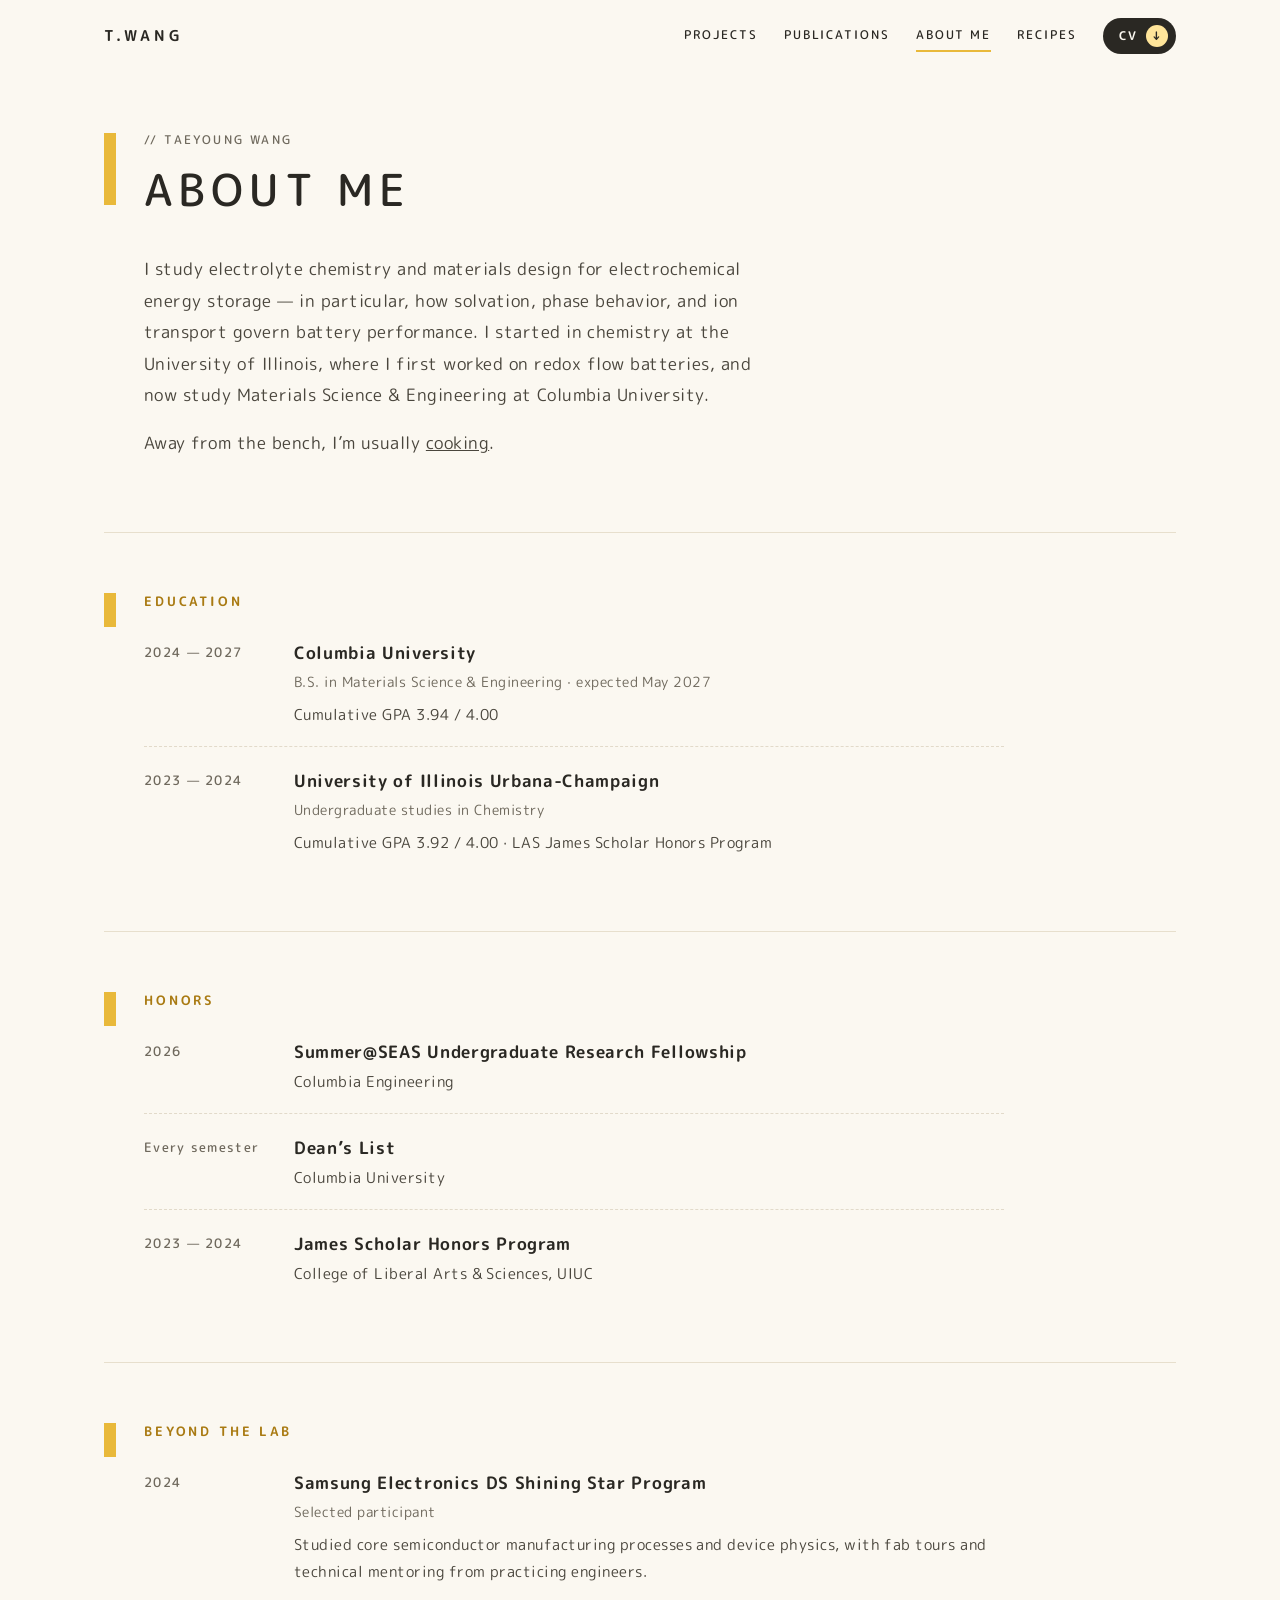
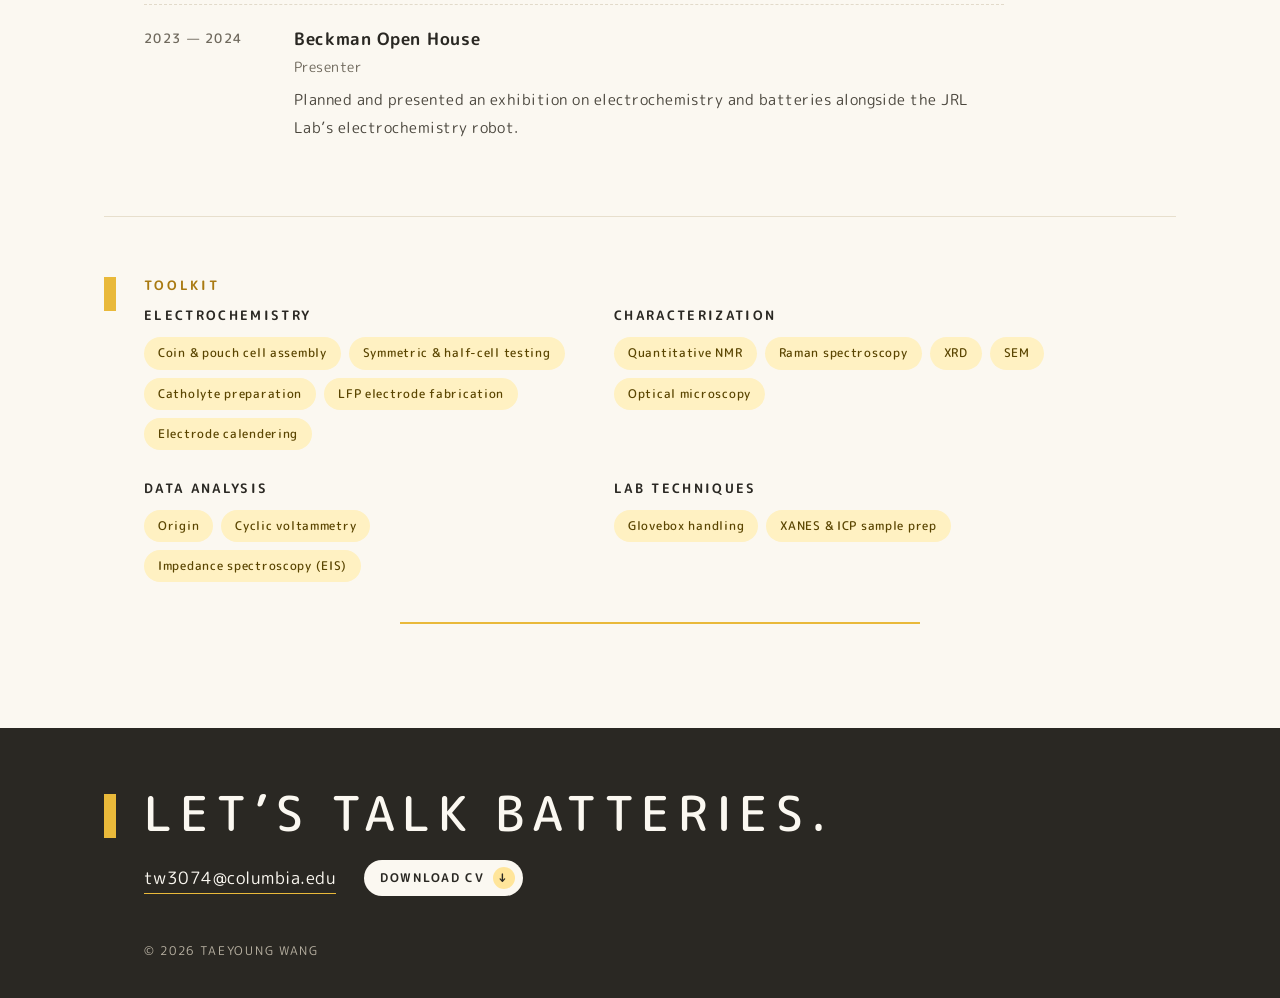
==== about.html @ 8286458a "Add files via upload" ====
<!doctype html>
<html lang="en">
<head>
  <meta charset="utf-8">
  <meta name="viewport" content="width=device-width, initial-scale=1">
  <title>About me · Taeyoung Wang</title>
  <meta name="description" content="About Taeyoung Wang: education, honors, experience, and lab skills.">
  <link rel="icon" href="assets/favicon.svg" type="image/svg+xml">
  <link rel="preconnect" href="https://fonts.googleapis.com">
  <link rel="preconnect" href="https://fonts.gstatic.com" crossorigin>
  <link href="https://fonts.googleapis.com/css2?family=M+PLUS+Rounded+1c:wght@400;500;700&display=swap" rel="stylesheet">
  <link rel="stylesheet" href="styles.css">
  <script>document.documentElement.classList.add('js')</script>
</head>
<body>
  <a class="skip" href="#main">Skip to content</a>

  <header class="site-header">
    <div class="wrap">
      <a class="wordmark" href="index.html">T.WANG</a>
      <button class="menu-btn" aria-controls="site-nav" aria-expanded="false" aria-label="Menu"><span></span><span></span><span></span></button>
      <nav id="site-nav" class="nav" aria-label="Main">
        <a href="index.html#projects">Projects</a>
        <a href="publications.html">Publications</a>
        <a href="about.html" aria-current="page">About me</a>
        <a href="recipes.html">Recipes</a>
        <a class="btn-cv" href="assets/Resume_Taeyoung_Wang.pdf" target="_blank" rel="noopener">CV <span class="dot" aria-hidden="true">↓</span></a>
      </nav>
    </div>
  </header>

  <main id="main" class="wrap">
    <section class="sec tall">
      <div class="sheet-head">
        <div>
          <p class="label">// Taeyoung Wang</p>
          <h1 class="title">About me</h1>
        </div>
      </div>
      <!-- LONGER BIO: edit freely -->
      <p class="lead">I study electrolyte chemistry and materials design for electrochemical energy storage — in particular, how solvation, phase behavior, and ion transport govern battery performance. I started in chemistry at the University of Illinois, where I first worked on redox flow batteries, and now study Materials Science &amp; Engineering at Columbia University.</p>
      <p class="lead">Away from the bench, I’m usually <a href="recipes.html">cooking</a>.</p>
    </section>

    <section class="sec" aria-labelledby="edu-h">
      <h2 class="kicker" id="edu-h">Education</h2>
      <ol class="timeline">
        <li>
          <span class="when">2024 — 2027</span>
          <div>
            <h3>Columbia University</h3>
            <p class="role">B.S. in Materials Science &amp; Engineering · expected May 2027</p>
            <!-- Delete this line if you'd rather not show your GPA -->
            <p>Cumulative GPA 3.94 / 4.00</p>
          </div>
        </li>
        <li>
          <span class="when">2023 — 2024</span>
          <div>
            <h3>University of Illinois Urbana-Champaign</h3>
            <p class="role">Undergraduate studies in Chemistry</p>
            <!-- Delete this line if you'd rather not show your GPA -->
            <p>Cumulative GPA 3.92 / 4.00 · LAS James Scholar Honors Program</p>
          </div>
        </li>
      </ol>
    </section>

    <section class="sec" aria-labelledby="hon-h">
      <h2 class="kicker" id="hon-h">Honors</h2>
      <ol class="timeline">
        <li><span class="when">2026</span><div><h3>Summer@SEAS Undergraduate Research Fellowship</h3><p>Columbia Engineering</p></div></li>
        <li><span class="when">Every semester</span><div><h3>Dean’s List</h3><p>Columbia University</p></div></li>
        <li><span class="when">2023 — 2024</span><div><h3>James Scholar Honors Program</h3><p>College of Liberal Arts &amp; Sciences, UIUC</p></div></li>
      </ol>
    </section>

    <section class="sec" aria-labelledby="exp-h">
      <h2 class="kicker" id="exp-h">Beyond the lab</h2>
      <ol class="timeline">
        <li>
          <span class="when">2024</span>
          <div>
            <h3>Samsung Electronics DS Shining Star Program</h3>
            <p class="role">Selected participant</p>
            <p>Studied core semiconductor manufacturing processes and device physics, with fab tours and technical mentoring from practicing engineers.</p>
          </div>
        </li>
        <li>
          <span class="when">2023 — 2024</span>
          <div>
            <h3>Beckman Open House</h3>
            <p class="role">Presenter</p>
            <p>Planned and presented an exhibition on electrochemistry and batteries alongside the JRL Lab’s electrochemistry robot.</p>
          </div>
        </li>
      </ol>
    </section>

    <section class="sec" aria-labelledby="tools-h">
      <h2 class="kicker" id="tools-h">Toolkit</h2>
      <div class="tool-groups">
        <div>
          <h3>Electrochemistry</h3>
          <ul class="tags">
            <li class="tag">Coin &amp; pouch cell assembly</li>
            <li class="tag">Symmetric &amp; half-cell testing</li>
            <li class="tag">Catholyte preparation</li>
            <li class="tag">LFP electrode fabrication</li>
            <li class="tag">Electrode calendering</li>
          </ul>
        </div>
        <div>
          <h3>Characterization</h3>
          <ul class="tags">
            <li class="tag">Quantitative NMR</li>
            <li class="tag">Raman spectroscopy</li>
            <li class="tag">XRD</li>
            <li class="tag">SEM</li>
            <li class="tag">Optical microscopy</li>
          </ul>
        </div>
        <div>
          <h3>Data analysis</h3>
          <ul class="tags">
            <li class="tag">Origin</li>
            <li class="tag">Cyclic voltammetry</li>
            <li class="tag">Impedance spectroscopy (EIS)</li>
          </ul>
        </div>
        <div>
          <h3>Lab techniques</h3>
          <ul class="tags">
            <li class="tag">Glovebox handling</li>
            <li class="tag">XANES &amp; ICP sample prep</li>
          </ul>
        </div>
      </div>
      <hr class="rule">
    </section>
  </main>

  <footer class="site-footer" id="contact">
    <div class="wrap">
      <div class="inner">
        <h2>LET’S TALK BATTERIES.</h2>
        <div class="footer-row">
          <a class="email" href="mailto:tw3074@columbia.edu">tw3074@columbia.edu</a>
          <a class="btn-cv" href="assets/Resume_Taeyoung_Wang.pdf" target="_blank" rel="noopener">DOWNLOAD CV <span class="dot" aria-hidden="true">↓</span></a>
        </div>
      </div>
      <p class="copyright">© 2026 TAEYOUNG WANG</p>
    </div>
  </footer>

  <script src="script.js" defer></script>
</body>
</html>
---- styles.css ----
/* ==========================================================
   Taeyoung Wang — portfolio
   Colours and type live here. Change a value once, it updates everywhere.
   ========================================================== */

:root {
  --paper: #FBF8F1;
  --card: #FFFDF8;
  --ink: #2A2823;
  --ink-soft: #4A463D;
  --muted: #6F695D;
  --hairline: #E7DFCD;
  --dash: #E2DACA;
  --ochre: #E9B93A;        /* bars and rules */
  --ochre-text: #A97A12;   /* ochre used as text (darker so it stays readable) */
  --butter: #FFE59A;
  --butter-soft: #FFF1C2;
  --butter-ink: #5A4500;
  --slot: #F3EDE0;
  --green: #579A48;        /* home-page name only */

  --font: "M PLUS Rounded 1c", "Hiragino Maru Gothic ProN", system-ui, sans-serif;
  --font-sign: "Bagel Fat One", "M PLUS Rounded 1c", sans-serif;

  --gutter: 40px;
  --max: 1120px;
}

*, *::before, *::after { box-sizing: border-box; }

html { scroll-behavior: smooth; scroll-padding-top: 88px; }

body {
  margin: 0;
  background: var(--paper);
  color: var(--ink);
  font-family: var(--font);
  font-size: 16px;
  line-height: 1.85;
  letter-spacing: .03em;
  -webkit-font-smoothing: antialiased;
}

img { max-width: 100%; display: block; }
a { color: inherit; }
p { margin: 0 0 1em; }

:focus-visible { outline: 2px solid var(--ink); outline-offset: 3px; border-radius: 4px; }

.skip {
  position: absolute; left: -9999px; top: 8px;
  background: var(--ink); color: var(--paper); padding: 8px 14px; border-radius: 999px; z-index: 100;
}
.skip:focus { left: 16px; }

.wrap { max-width: var(--max); margin: 0 auto; padding: 0 24px; }

/* ---------- Small type pieces ---------- */

.label {
  font-size: 12px; font-weight: 500; letter-spacing: .2em; text-transform: uppercase;
  color: var(--muted); margin: 0;
}
.kicker {
  font-size: 13px; font-weight: 700; letter-spacing: .22em; text-transform: uppercase;
  color: var(--ochre-text); margin: 0 0 .5em;
}
.title {
  font-size: clamp(28px, 4.4vw, 44px); font-weight: 500; letter-spacing: .14em;
  line-height: 1.25; text-transform: uppercase; margin: .25em 0 0;
}
.lead { font-size: 17px; color: var(--ink-soft); max-width: 36em; }

/* ---------- Header ---------- */

.site-header {
  position: sticky; top: 0; z-index: 50;
  background: var(--paper);
  border-bottom: 1px solid transparent;
  transition: border-color .2s;
}
.site-header.scrolled { border-bottom-color: var(--hairline); }
.site-header .wrap {
  display: flex; align-items: center; justify-content: space-between; gap: 16px;
  min-height: 72px;
}
.wordmark {
  font-weight: 700; font-size: 15px; letter-spacing: .26em; text-decoration: none;
}
.nav { display: flex; align-items: center; gap: 26px; }
.nav a {
  font-size: 12px; font-weight: 500; letter-spacing: .16em; text-transform: uppercase;
  text-decoration: none; padding: 4px 0; border-bottom: 2px solid transparent;
}
.nav a:hover, .nav a[aria-current="page"] { border-bottom-color: var(--ochre); }

.btn-cv, .nav a.btn-cv {
  display: inline-flex; align-items: center; gap: 8px;
  background: var(--ink); color: var(--paper);
  border-radius: 999px; padding: 7px 8px 7px 16px; border: 0;
  text-decoration: none; font-size: 12px; font-weight: 700; letter-spacing: .14em;
}
.nav a.btn-cv:hover { border-bottom-color: transparent; background: #000; }

.dot {
  display: inline-flex; align-items: center; justify-content: center;
  width: 22px; height: 22px; border-radius: 50%;
  background: var(--butter); color: var(--ink);
  font-size: 12px; line-height: 1; flex: none;
}

.menu-btn {
  display: none;
  width: 44px; height: 44px; border-radius: 50%; border: 0;
  background: var(--ink); cursor: pointer; padding: 0;
  align-items: center; justify-content: center; flex-direction: column; gap: 4px;
}
.menu-btn span { display: block; width: 16px; height: 2px; background: var(--paper); border-radius: 2px; }

/* ---------- Sections ---------- */

.sec {
  position: relative;
  padding: 56px 0 56px var(--gutter);
  border-top: 1px solid var(--hairline);
}
.sec:first-of-type { border-top: 0; }
.sec::before {
  content: ""; position: absolute; left: 0; top: 60px;
  width: 12px; height: 34px; background: var(--ochre);
}
.sec.tall::before { height: 72px; }
.rule { height: 2px; background: var(--ochre); width: min(55%, 520px); margin-top: 40px; border: 0; }

.sec-head {
  display: flex; justify-content: space-between; align-items: baseline; gap: 16px; flex-wrap: wrap;
  margin-bottom: 22px;
}

/* ---------- Home: name ---------- */

.hero { padding-top: 40px; }
.name {
  font-family: var(--font-sign);
  font-weight: 400;
  color: var(--green);
  font-size: clamp(64px, 12vw, 140px);
  line-height: .78;
  letter-spacing: .005em;
  margin: 22px 0 30px;
}
.name-line { display: flex; align-items: center; gap: .14em; }
.name-line > span { display: inline-block; transform: scaleY(.78); transform-origin: left center; }
.sunflower { width: .78em; height: .78em; flex: none; }

.hero-grid {
  display: grid; grid-template-columns: minmax(0, 1.5fr) minmax(0, 1fr);
  gap: 48px; align-items: start;
}
.hero-photo {
  margin: 22px 0 0; position: relative; overflow: hidden;
  aspect-ratio: 4 / 5; max-width: 380px; width: 100%; justify-self: end;
  border-radius: 999px 999px 24px 24px;
  background: var(--slot); border: 1.5px solid var(--hairline);
  display: flex; align-items: center; justify-content: center;
}
.hero-photo .sunflower { width: 30%; height: auto; opacity: .9; }
.hero-photo img {
  position: absolute; inset: 0; width: 100%; height: 100%; object-fit: cover;
  opacity: 0; transition: opacity .3s;
}
.hero-photo img.loaded { opacity: 1; }

.tags { display: flex; flex-wrap: wrap; gap: 8px; margin: 22px 0 0; padding: 0; list-style: none; }
.tag {
  display: inline-block; padding: 5px 14px; border-radius: 999px;
  background: var(--butter-soft); color: var(--butter-ink);
  font-size: 12px; font-weight: 500; letter-spacing: .06em;
}

.text-link {
  display: inline-flex; align-items: center; gap: 10px;
  font-weight: 500; text-decoration: none;
  border-bottom: 1.5px solid var(--ochre); padding-bottom: 2px;
}
.text-link:hover .dot { background: var(--ochre); }

/* ---------- News ---------- */

.news { list-style: none; margin: 0; padding: 0; max-width: 820px; }
.news li {
  display: grid; grid-template-columns: 96px 1fr; gap: 18px;
  padding: 14px 0; border-bottom: 1.5px dashed var(--dash);
  font-size: 15px;
}
.news li:last-child { border-bottom: 0; }
.news time { color: var(--muted); font-size: 13px; font-weight: 500; letter-spacing: .1em; padding-top: 2px; }

/* ---------- Pills ---------- */

.pill {
  display: inline-flex; border: 1.5px solid var(--ink); border-radius: 999px; overflow: hidden;
  font-size: 11px; font-weight: 700; letter-spacing: .1em; text-transform: uppercase; white-space: nowrap;
  flex: none;
}
.pill span { padding: 4px 12px; }
.pill span:first-child { background: var(--ink); color: var(--paper); }

/* ---------- Cards ---------- */

.card {
  display: flex; flex-direction: column;
  background: var(--card); border: 1.5px solid var(--hairline); border-radius: 18px;
  padding: 22px; text-decoration: none; color: inherit;
  transition: border-color .15s, transform .15s;
}
.card:hover { border-color: var(--ink); }
.card:hover .dot { background: var(--ochre); }
.card .label { margin-bottom: 10px; }
.card h3 {
  margin: 0 0 8px; font-size: 18px; font-weight: 700; letter-spacing: .1em;
  text-transform: uppercase; line-height: 1.35;
}
.card p { font-size: 14px; color: var(--ink-soft); margin: 0; }
.card-foot { display: flex; justify-content: space-between; align-items: center; gap: 12px; margin-top: auto; padding-top: 18px; }

.project-grid {
  display: grid; grid-template-columns: minmax(0, 1.35fr) minmax(0, 1fr); gap: 16px;
}
.project-grid .card.feature { grid-row: span 2; padding: 30px; }
.project-grid .card.feature h3 { font-size: clamp(22px, 2.6vw, 28px); letter-spacing: .12em; }
.project-grid .card.feature p.hook { font-size: 17px; font-weight: 500; color: var(--ink); margin: 6px 0 10px; }

.more {
  margin-top: 26px; display: flex; flex-wrap: wrap; align-items: center; gap: 10px 26px;
}
.more a { font-size: 14px; font-weight: 500; text-decoration: none; border-bottom: 1.5px solid var(--ochre); }
.more a:hover { border-bottom-color: var(--ink); }

/* ---------- Footer ---------- */

.site-footer { background: var(--ink); color: var(--paper); margin-top: 40px; }
.site-footer .wrap { position: relative; padding-top: 56px; padding-bottom: 36px; }
.site-footer .inner { position: relative; padding-left: var(--gutter); }
.site-footer .inner::before {
  content: ""; position: absolute; left: 0; top: 10px; width: 12px; height: 44px; background: var(--ochre);
}
.site-footer h2 {
  margin: 0 0 18px; font-size: clamp(28px, 5vw, 48px); font-weight: 500; letter-spacing: .16em; line-height: 1.2;
}
.footer-row { display: flex; flex-wrap: wrap; align-items: center; gap: 14px 28px; }
.footer-row .email { font-size: 17px; text-decoration: none; border-bottom: 1.5px solid var(--ochre); }
.site-footer .btn-cv { background: var(--paper); color: var(--ink); }
.site-footer .btn-cv:hover { background: var(--butter-soft); }
.copyright { margin: 44px 0 0; font-size: 12px; letter-spacing: .14em; color: #B9B2A3; padding-left: var(--gutter); }

/* ---------- Detail pages (projects + recipes) ---------- */

.back {
  display: inline-block; margin: 26px 0 0; font-size: 12px; font-weight: 500;
  letter-spacing: .16em; text-transform: uppercase; color: var(--muted); text-decoration: none;
}
.back:hover { color: var(--ink); }

.sheet-head {
  display: flex; justify-content: space-between; align-items: flex-end; gap: 18px; flex-wrap: wrap;
  margin-bottom: 36px;
}

.sheet { display: grid; grid-template-columns: 1fr; gap: 40px; }
.sheet.has-figs { grid-template-columns: minmax(0, 1fr) minmax(0, 1fr); }
.sheet-text { max-width: 760px; }
.block { margin-bottom: 30px; }
.block p, .block li { color: var(--ink-soft); }
.block ul, .block ol { margin: 0; padding-left: 1.2em; }
.block li { margin-bottom: .4em; }
.block li::marker { color: var(--ochre-text); }

.figs { display: none; flex-direction: column; gap: 22px; }
.sheet.has-figs .figs { display: flex; }
.fig { display: none; margin: 0; }
.fig.loaded { display: block; }
.fig img { width: 100%; border-radius: 14px; border: 1.5px solid var(--hairline); background: var(--slot); }
.fig figcaption { font-size: 12px; letter-spacing: .1em; color: var(--muted); margin-top: 8px; }

.credits {
  border-top: 1.5px dashed var(--dash); padding-top: 18px; margin-top: 10px;
  font-size: 14px; color: var(--muted);
}

.next {
  display: flex; justify-content: flex-end; margin-top: 30px;
}

/* ---------- Publications ---------- */

.pubs { list-style: none; counter-reset: pub; margin: 0; padding: 0; max-width: 860px; }
.pubs li {
  counter-increment: pub; position: relative;
  padding: 22px 0 22px 56px; border-bottom: 1.5px dashed var(--dash);
}
.pubs li:last-child { border-bottom: 0; }
.pubs li::before {
  content: counter(pub, decimal-leading-zero); position: absolute; left: 0; top: 22px;
  font-weight: 700; color: var(--ochre-text); letter-spacing: .1em;
}
.pubs .pub-title { font-weight: 700; font-size: 17px; line-height: 1.6; margin: 0 0 6px; }
.pubs .authors { color: var(--ink-soft); margin: 0 0 10px; font-size: 15px; }
.pubs .authors b { color: var(--ink); }
.pubs .note { font-size: 13px; color: var(--muted); margin: 8px 0 0; }

/* ---------- About ---------- */

.timeline { list-style: none; margin: 0; padding: 0; max-width: 860px; }
.timeline li {
  display: grid; grid-template-columns: 130px 1fr; gap: 20px;
  padding: 18px 0; border-bottom: 1.5px dashed var(--dash);
}
.timeline li:last-child { border-bottom: 0; }
.timeline .when { color: var(--muted); font-size: 13px; font-weight: 500; letter-spacing: .1em; padding-top: 3px; }
.timeline h3 { margin: 0; font-size: 17px; font-weight: 700; letter-spacing: .04em; }
.timeline .role { margin: 0 0 6px; color: var(--muted); font-size: 14px; }
.timeline p { color: var(--ink-soft); margin: 0; font-size: 15px; }

.tool-groups { display: grid; grid-template-columns: repeat(2, minmax(0, 1fr)); gap: 26px 40px; max-width: 900px; }
.tool-groups h3 { margin: 0 0 10px; font-size: 13px; font-weight: 700; letter-spacing: .18em; text-transform: uppercase; }
.tool-groups .tags { margin: 0; }

/* ---------- Recipes ---------- */

.recipe-grid { display: grid; grid-template-columns: repeat(3, minmax(0, 1fr)); gap: 18px; }
.recipe-card { padding: 0; overflow: hidden; }
.thumb { aspect-ratio: 4 / 3; background: var(--slot); position: relative; overflow: hidden; }
.thumb img { position: absolute; inset: 0; width: 100%; height: 100%; object-fit: cover; opacity: 0; transition: opacity .3s; }
.thumb img.loaded { opacity: 1; }
.recipe-card .body { padding: 16px 18px 18px; display: flex; flex-direction: column; flex: 1; }
.recipe-card h3 { font-size: 16px; letter-spacing: .06em; text-transform: none; margin: 0; }
.recipe-card .tags { margin: 10px 0 0; gap: 6px; }
.recipe-card .tag { font-size: 11px; padding: 3px 10px; }
.recipe-card.soon {
  border-style: dashed; background: transparent; align-items: center; justify-content: center;
  text-align: center; min-height: 260px; padding: 24px;
}
.recipe-card.soon:hover { border-color: var(--hairline); }
.recipe-card.soon .sunflower { width: 54px; height: 54px; margin: 0 auto 14px; }

.recipe-hero { margin: 0 0 36px; display: none; }
.recipe-hero.loaded { display: block; }
.recipe-hero img { width: 100%; max-height: 520px; object-fit: cover; border-radius: 18px; }
.recipe-sheet { display: grid; grid-template-columns: minmax(0, .8fr) minmax(0, 1.2fr); gap: 48px; }
.ingredients { list-style: none; padding: 0; margin: 0; }
.ingredients li { padding: 9px 0; border-bottom: 1.5px dashed var(--dash); color: var(--ink-soft); }
.steps { margin: 0; padding-left: 1.4em; }
.steps li { margin-bottom: .8em; color: var(--ink-soft); padding-left: .3em; }
.steps li::marker { color: var(--ochre-text); font-weight: 700; }

/* ---------- Responsive ---------- */

@media (max-width: 900px) {
  .recipe-grid { grid-template-columns: repeat(2, minmax(0, 1fr)); }
}

@media (max-width: 760px) {
  :root { --gutter: 26px; }
  body { font-size: 15px; }
  .wrap { padding: 0 16px; }

  .js .menu-btn { display: inline-flex; }
  .js .nav {
    display: none; position: absolute; left: 0; right: 0; top: 100%;
    flex-direction: column; align-items: flex-start; gap: 6px;
    background: var(--paper); border-bottom: 1px solid var(--hairline);
    padding: 12px 16px 22px;
  }
  .js .nav.open { display: flex; }
  .nav { flex-wrap: wrap; gap: 8px 18px; }
  .js .nav a { font-size: 14px; padding: 8px 0; }
  .js .nav a.btn-cv { margin-top: 8px; padding: 8px 8px 8px 16px; }
  .site-header .wrap { position: relative; flex-wrap: wrap; }

  .sec { padding-top: 44px; padding-bottom: 44px; }
  .sec::before { top: 48px; width: 10px; }
  .title { letter-spacing: .1em; }

  .hero-grid { grid-template-columns: 1fr; gap: 28px; }
  .hero-photo { order: -1; justify-self: start; max-width: 190px; margin: 18px 0 -8px; }

  .project-grid { grid-template-columns: 1fr; }
  .project-grid .card.feature { grid-row: auto; padding: 24px; }

  .news li { grid-template-columns: 1fr; gap: 2px; }
  .timeline li { grid-template-columns: 1fr; gap: 4px; }
  .tool-groups { grid-template-columns: 1fr; }

  .sheet.has-figs, .recipe-sheet { grid-template-columns: 1fr; gap: 32px; }
  .pubs li { padding-left: 40px; }
}

@media (max-width: 520px) {
  .recipe-grid { grid-template-columns: 1fr; }
}

@media (prefers-reduced-motion: reduce) {
  html { scroll-behavior: auto; }
  * { transition: none !important; }
}
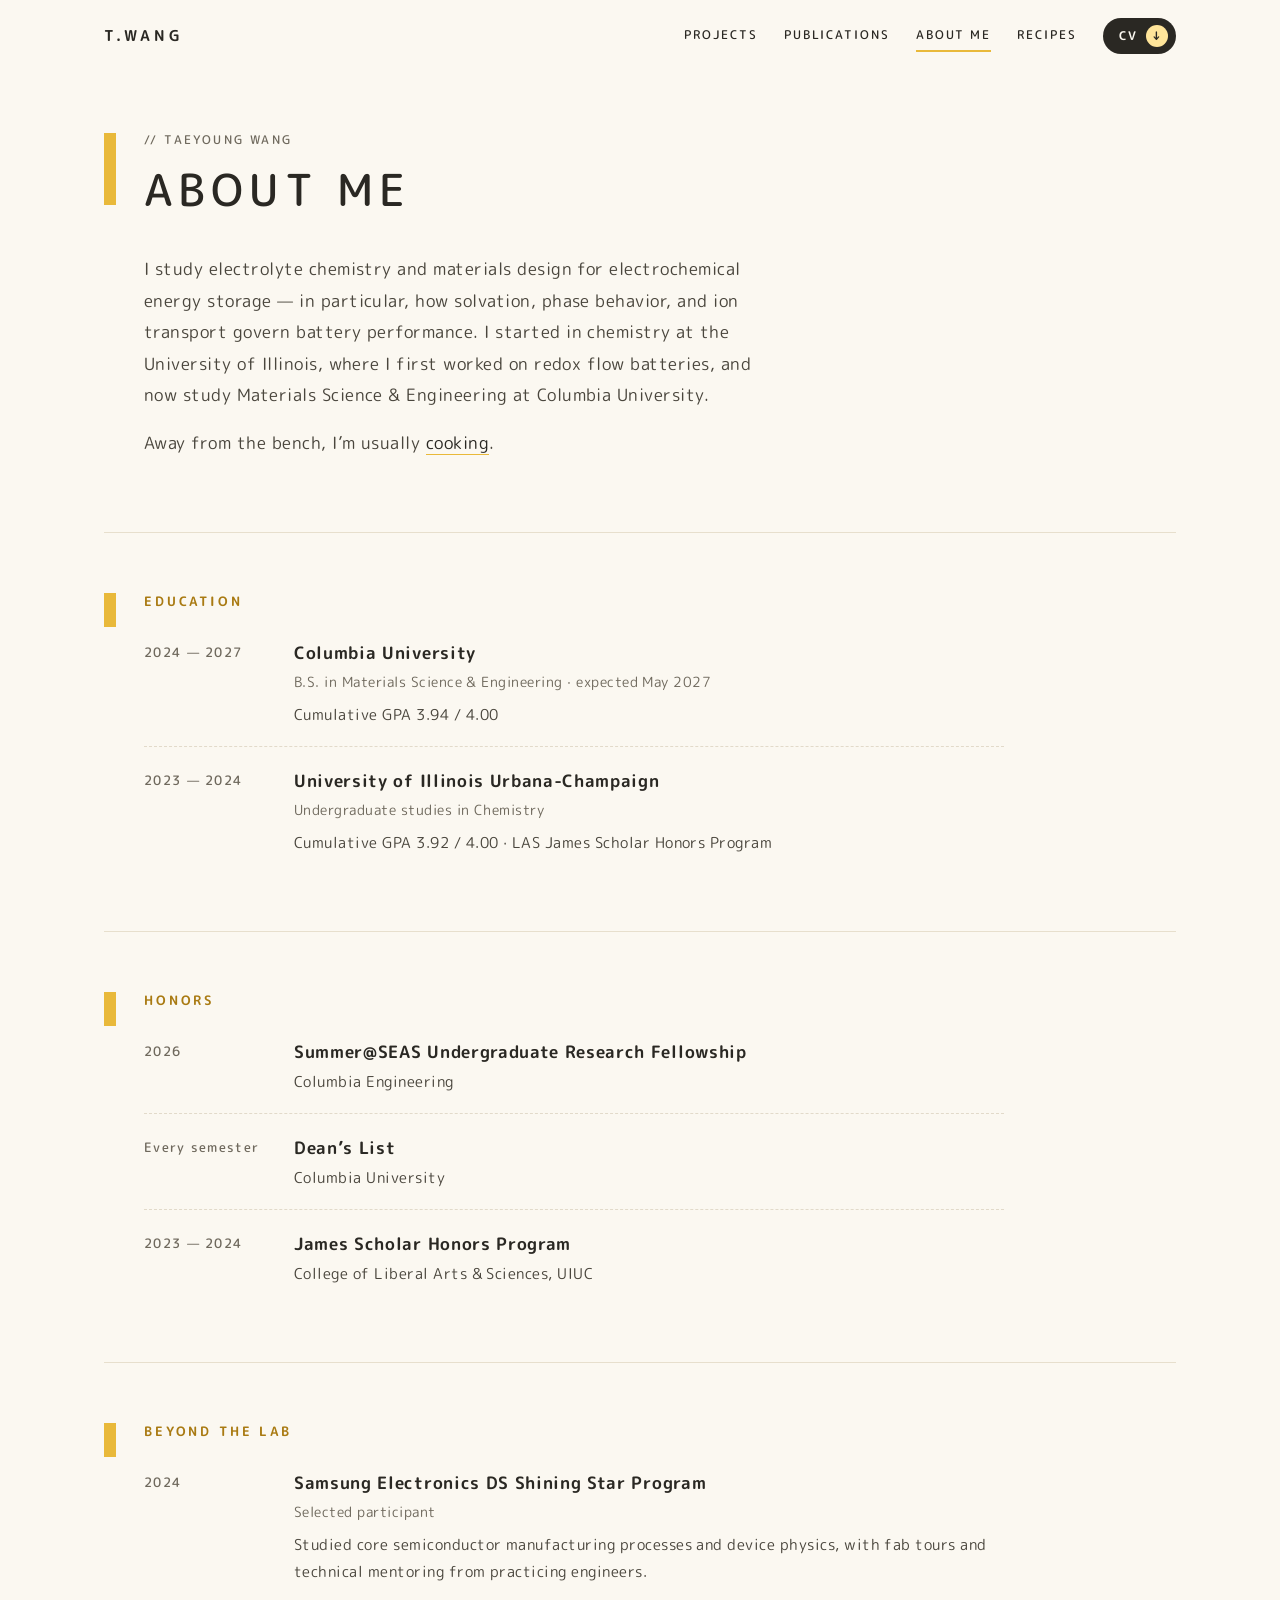
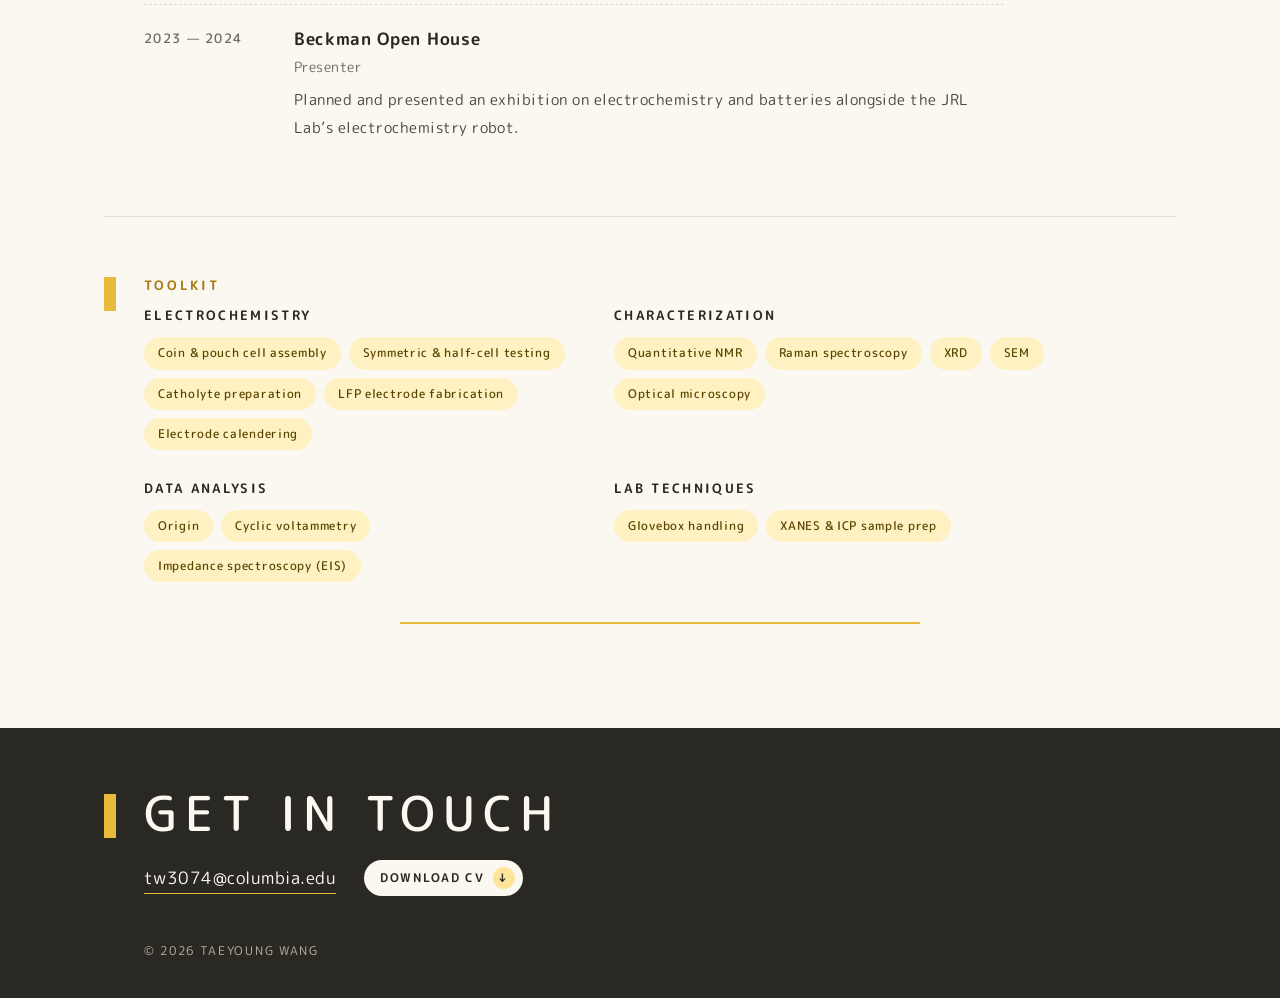
==== commit 6c8d1c0e: "Add files via upload" ====
--- a/about.html
+++ b/about.html
@@ -1,158 +1,158 @@
-<!doctype html>
-<html lang="en">
-<head>
-  <meta charset="utf-8">
-  <meta name="viewport" content="width=device-width, initial-scale=1">
-  <title>About me · Taeyoung Wang</title>
-  <meta name="description" content="About Taeyoung Wang: education, honors, experience, and lab skills.">
-  <link rel="icon" href="assets/favicon.svg" type="image/svg+xml">
-  <link rel="preconnect" href="https://fonts.googleapis.com">
-  <link rel="preconnect" href="https://fonts.gstatic.com" crossorigin>
-  <link href="https://fonts.googleapis.com/css2?family=M+PLUS+Rounded+1c:wght@400;500;700&display=swap" rel="stylesheet">
-  <link rel="stylesheet" href="styles.css">
-  <script>document.documentElement.classList.add('js')</script>
-</head>
-<body>
-  <a class="skip" href="#main">Skip to content</a>
-
-  <header class="site-header">
-    <div class="wrap">
-      <a class="wordmark" href="index.html">T.WANG</a>
-      <button class="menu-btn" aria-controls="site-nav" aria-expanded="false" aria-label="Menu"><span></span><span></span><span></span></button>
-      <nav id="site-nav" class="nav" aria-label="Main">
-        <a href="index.html#projects">Projects</a>
-        <a href="publications.html">Publications</a>
-        <a href="about.html" aria-current="page">About me</a>
-        <a href="recipes.html">Recipes</a>
-        <a class="btn-cv" href="assets/Resume_Taeyoung_Wang.pdf" target="_blank" rel="noopener">CV <span class="dot" aria-hidden="true">↓</span></a>
-      </nav>
-    </div>
-  </header>
-
-  <main id="main" class="wrap">
-    <section class="sec tall">
-      <div class="sheet-head">
-        <div>
-          <p class="label">// Taeyoung Wang</p>
-          <h1 class="title">About me</h1>
-        </div>
-      </div>
-      <!-- LONGER BIO: edit freely -->
-      <p class="lead">I study electrolyte chemistry and materials design for electrochemical energy storage — in particular, how solvation, phase behavior, and ion transport govern battery performance. I started in chemistry at the University of Illinois, where I first worked on redox flow batteries, and now study Materials Science &amp; Engineering at Columbia University.</p>
-      <p class="lead">Away from the bench, I’m usually <a href="recipes.html">cooking</a>.</p>
-    </section>
-
-    <section class="sec" aria-labelledby="edu-h">
-      <h2 class="kicker" id="edu-h">Education</h2>
-      <ol class="timeline">
-        <li>
-          <span class="when">2024 — 2027</span>
-          <div>
-            <h3>Columbia University</h3>
-            <p class="role">B.S. in Materials Science &amp; Engineering · expected May 2027</p>
-            <!-- Delete this line if you'd rather not show your GPA -->
-            <p>Cumulative GPA 3.94 / 4.00</p>
-          </div>
-        </li>
-        <li>
-          <span class="when">2023 — 2024</span>
-          <div>
-            <h3>University of Illinois Urbana-Champaign</h3>
-            <p class="role">Undergraduate studies in Chemistry</p>
-            <!-- Delete this line if you'd rather not show your GPA -->
-            <p>Cumulative GPA 3.92 / 4.00 · LAS James Scholar Honors Program</p>
-          </div>
-        </li>
-      </ol>
-    </section>
-
-    <section class="sec" aria-labelledby="hon-h">
-      <h2 class="kicker" id="hon-h">Honors</h2>
-      <ol class="timeline">
-        <li><span class="when">2026</span><div><h3>Summer@SEAS Undergraduate Research Fellowship</h3><p>Columbia Engineering</p></div></li>
-        <li><span class="when">Every semester</span><div><h3>Dean’s List</h3><p>Columbia University</p></div></li>
-        <li><span class="when">2023 — 2024</span><div><h3>James Scholar Honors Program</h3><p>College of Liberal Arts &amp; Sciences, UIUC</p></div></li>
-      </ol>
-    </section>
-
-    <section class="sec" aria-labelledby="exp-h">
-      <h2 class="kicker" id="exp-h">Beyond the lab</h2>
-      <ol class="timeline">
-        <li>
-          <span class="when">2024</span>
-          <div>
-            <h3>Samsung Electronics DS Shining Star Program</h3>
-            <p class="role">Selected participant</p>
-            <p>Studied core semiconductor manufacturing processes and device physics, with fab tours and technical mentoring from practicing engineers.</p>
-          </div>
-        </li>
-        <li>
-          <span class="when">2023 — 2024</span>
-          <div>
-            <h3>Beckman Open House</h3>
-            <p class="role">Presenter</p>
-            <p>Planned and presented an exhibition on electrochemistry and batteries alongside the JRL Lab’s electrochemistry robot.</p>
-          </div>
-        </li>
-      </ol>
-    </section>
-
-    <section class="sec" aria-labelledby="tools-h">
-      <h2 class="kicker" id="tools-h">Toolkit</h2>
-      <div class="tool-groups">
-        <div>
-          <h3>Electrochemistry</h3>
-          <ul class="tags">
-            <li class="tag">Coin &amp; pouch cell assembly</li>
-            <li class="tag">Symmetric &amp; half-cell testing</li>
-            <li class="tag">Catholyte preparation</li>
-            <li class="tag">LFP electrode fabrication</li>
-            <li class="tag">Electrode calendering</li>
-          </ul>
-        </div>
-        <div>
-          <h3>Characterization</h3>
-          <ul class="tags">
-            <li class="tag">Quantitative NMR</li>
-            <li class="tag">Raman spectroscopy</li>
-            <li class="tag">XRD</li>
-            <li class="tag">SEM</li>
-            <li class="tag">Optical microscopy</li>
-          </ul>
-        </div>
-        <div>
-          <h3>Data analysis</h3>
-          <ul class="tags">
-            <li class="tag">Origin</li>
-            <li class="tag">Cyclic voltammetry</li>
-            <li class="tag">Impedance spectroscopy (EIS)</li>
-          </ul>
-        </div>
-        <div>
-          <h3>Lab techniques</h3>
-          <ul class="tags">
-            <li class="tag">Glovebox handling</li>
-            <li class="tag">XANES &amp; ICP sample prep</li>
-          </ul>
-        </div>
-      </div>
-      <hr class="rule">
-    </section>
-  </main>
-
-  <footer class="site-footer" id="contact">
-    <div class="wrap">
-      <div class="inner">
-        <h2>LET’S TALK BATTERIES.</h2>
-        <div class="footer-row">
-          <a class="email" href="mailto:tw3074@columbia.edu">tw3074@columbia.edu</a>
-          <a class="btn-cv" href="assets/Resume_Taeyoung_Wang.pdf" target="_blank" rel="noopener">DOWNLOAD CV <span class="dot" aria-hidden="true">↓</span></a>
-        </div>
-      </div>
-      <p class="copyright">© 2026 TAEYOUNG WANG</p>
-    </div>
-  </footer>
-
-  <script src="script.js" defer></script>
-</body>
-</html>
+<!doctype html>
+<html lang="en">
+<head>
+  <meta charset="utf-8">
+  <meta name="viewport" content="width=device-width, initial-scale=1">
+  <title>About me · Taeyoung Wang</title>
+  <meta name="description" content="About Taeyoung Wang: education, honors, experience, and lab skills.">
+  <link rel="icon" href="assets/favicon.svg" type="image/svg+xml">
+  <link rel="preconnect" href="https://fonts.googleapis.com">
+  <link rel="preconnect" href="https://fonts.gstatic.com" crossorigin>
+  <link href="https://fonts.googleapis.com/css2?family=M+PLUS+Rounded+1c:wght@400;500;700&display=swap" rel="stylesheet">
+  <link rel="stylesheet" href="styles.css">
+  <script>document.documentElement.classList.add('js')</script>
+</head>
+<body>
+  <a class="skip" href="#main">Skip to content</a>
+
+  <header class="site-header">
+    <div class="wrap">
+      <a class="wordmark" href="index.html">T.WANG</a>
+      <button class="menu-btn" aria-controls="site-nav" aria-expanded="false" aria-label="Menu"><span></span><span></span><span></span></button>
+      <nav id="site-nav" class="nav" aria-label="Main">
+        <a href="index.html#projects">Projects</a>
+        <a href="publications.html">Publications</a>
+        <a href="about.html" aria-current="page">About me</a>
+        <a href="recipes.html">Recipes</a>
+        <a class="btn-cv" href="assets/Resume_Taeyoung_Wang.pdf" target="_blank" rel="noopener">CV <span class="dot" aria-hidden="true">↓</span></a>
+      </nav>
+    </div>
+  </header>
+
+  <main id="main" class="wrap">
+    <section class="sec tall">
+      <div class="sheet-head">
+        <div>
+          <p class="label">// Taeyoung Wang</p>
+          <h1 class="title">About me</h1>
+        </div>
+      </div>
+      <!-- LONGER BIO: edit freely -->
+      <p class="lead">I study electrolyte chemistry and materials design for electrochemical energy storage — in particular, how solvation, phase behavior, and ion transport govern battery performance. I started in chemistry at the University of Illinois, where I first worked on redox flow batteries, and now study Materials Science &amp; Engineering at Columbia University.</p>
+      <p class="lead">Away from the bench, I’m usually <a href="recipes.html">cooking</a>.</p>
+    </section>
+
+    <section class="sec" aria-labelledby="edu-h">
+      <h2 class="kicker" id="edu-h">Education</h2>
+      <ol class="timeline">
+        <li>
+          <span class="when">2024 — 2027</span>
+          <div>
+            <h3>Columbia University</h3>
+            <p class="role">B.S. in Materials Science &amp; Engineering · expected May 2027</p>
+            <!-- Delete this line if you'd rather not show your GPA -->
+            <p>Cumulative GPA 3.94 / 4.00</p>
+          </div>
+        </li>
+        <li>
+          <span class="when">2023 — 2024</span>
+          <div>
+            <h3>University of Illinois Urbana-Champaign</h3>
+            <p class="role">Undergraduate studies in Chemistry</p>
+            <!-- Delete this line if you'd rather not show your GPA -->
+            <p>Cumulative GPA 3.92 / 4.00 · LAS James Scholar Honors Program</p>
+          </div>
+        </li>
+      </ol>
+    </section>
+
+    <section class="sec" aria-labelledby="hon-h">
+      <h2 class="kicker" id="hon-h">Honors</h2>
+      <ol class="timeline">
+        <li><span class="when">2026</span><div><h3>Summer@SEAS Undergraduate Research Fellowship</h3><p>Columbia Engineering</p></div></li>
+        <li><span class="when">Every semester</span><div><h3>Dean’s List</h3><p>Columbia University</p></div></li>
+        <li><span class="when">2023 — 2024</span><div><h3>James Scholar Honors Program</h3><p>College of Liberal Arts &amp; Sciences, UIUC</p></div></li>
+      </ol>
+    </section>
+
+    <section class="sec" aria-labelledby="exp-h">
+      <h2 class="kicker" id="exp-h">Beyond the lab</h2>
+      <ol class="timeline">
+        <li>
+          <span class="when">2024</span>
+          <div>
+            <h3>Samsung Electronics DS Shining Star Program</h3>
+            <p class="role">Selected participant</p>
+            <p>Studied core semiconductor manufacturing processes and device physics, with fab tours and technical mentoring from practicing engineers.</p>
+          </div>
+        </li>
+        <li>
+          <span class="when">2023 — 2024</span>
+          <div>
+            <h3>Beckman Open House</h3>
+            <p class="role">Presenter</p>
+            <p>Planned and presented an exhibition on electrochemistry and batteries alongside the JRL Lab’s electrochemistry robot.</p>
+          </div>
+        </li>
+      </ol>
+    </section>
+
+    <section class="sec" aria-labelledby="tools-h">
+      <h2 class="kicker" id="tools-h">Toolkit</h2>
+      <div class="tool-groups">
+        <div>
+          <h3>Electrochemistry</h3>
+          <ul class="tags">
+            <li class="tag">Coin &amp; pouch cell assembly</li>
+            <li class="tag">Symmetric &amp; half-cell testing</li>
+            <li class="tag">Catholyte preparation</li>
+            <li class="tag">LFP electrode fabrication</li>
+            <li class="tag">Electrode calendering</li>
+          </ul>
+        </div>
+        <div>
+          <h3>Characterization</h3>
+          <ul class="tags">
+            <li class="tag">Quantitative NMR</li>
+            <li class="tag">Raman spectroscopy</li>
+            <li class="tag">XRD</li>
+            <li class="tag">SEM</li>
+            <li class="tag">Optical microscopy</li>
+          </ul>
+        </div>
+        <div>
+          <h3>Data analysis</h3>
+          <ul class="tags">
+            <li class="tag">Origin</li>
+            <li class="tag">Cyclic voltammetry</li>
+            <li class="tag">Impedance spectroscopy (EIS)</li>
+          </ul>
+        </div>
+        <div>
+          <h3>Lab techniques</h3>
+          <ul class="tags">
+            <li class="tag">Glovebox handling</li>
+            <li class="tag">XANES &amp; ICP sample prep</li>
+          </ul>
+        </div>
+      </div>
+      <hr class="rule">
+    </section>
+  </main>
+
+  <footer class="site-footer" id="contact">
+    <div class="wrap">
+      <div class="inner">
+        <h2>GET IN TOUCH</h2>
+        <div class="footer-row">
+          <a class="email" href="mailto:tw3074@columbia.edu">tw3074@columbia.edu</a>
+          <a class="btn-cv" href="assets/Resume_Taeyoung_Wang.pdf" target="_blank" rel="noopener">DOWNLOAD CV <span class="dot" aria-hidden="true">↓</span></a>
+        </div>
+      </div>
+      <p class="copyright">© 2026 TAEYOUNG WANG</p>
+    </div>
+  </footer>
+
+  <script src="script.js" defer></script>
+</body>
+</html>
--- a/styles.css
+++ b/styles.css
@@ -70,6 +70,8 @@
   line-height: 1.25; text-transform: uppercase; margin: .25em 0 0;
 }
 .lead { font-size: 17px; color: var(--ink-soft); max-width: 36em; }
+.lead a { color: var(--ink); text-decoration: none; border-bottom: 1.5px solid var(--ochre); }
+.lead a:hover { background: var(--butter-soft); }
 
 /* ---------- Header ---------- */
 
@@ -144,7 +146,7 @@
   font-family: var(--font-sign);
   font-weight: 400;
   color: var(--green);
-  font-size: clamp(64px, 12vw, 140px);
+  font-size: clamp(52px, 9.5vw, 112px);
   line-height: .78;
   letter-spacing: .005em;
   margin: 22px 0 30px;
